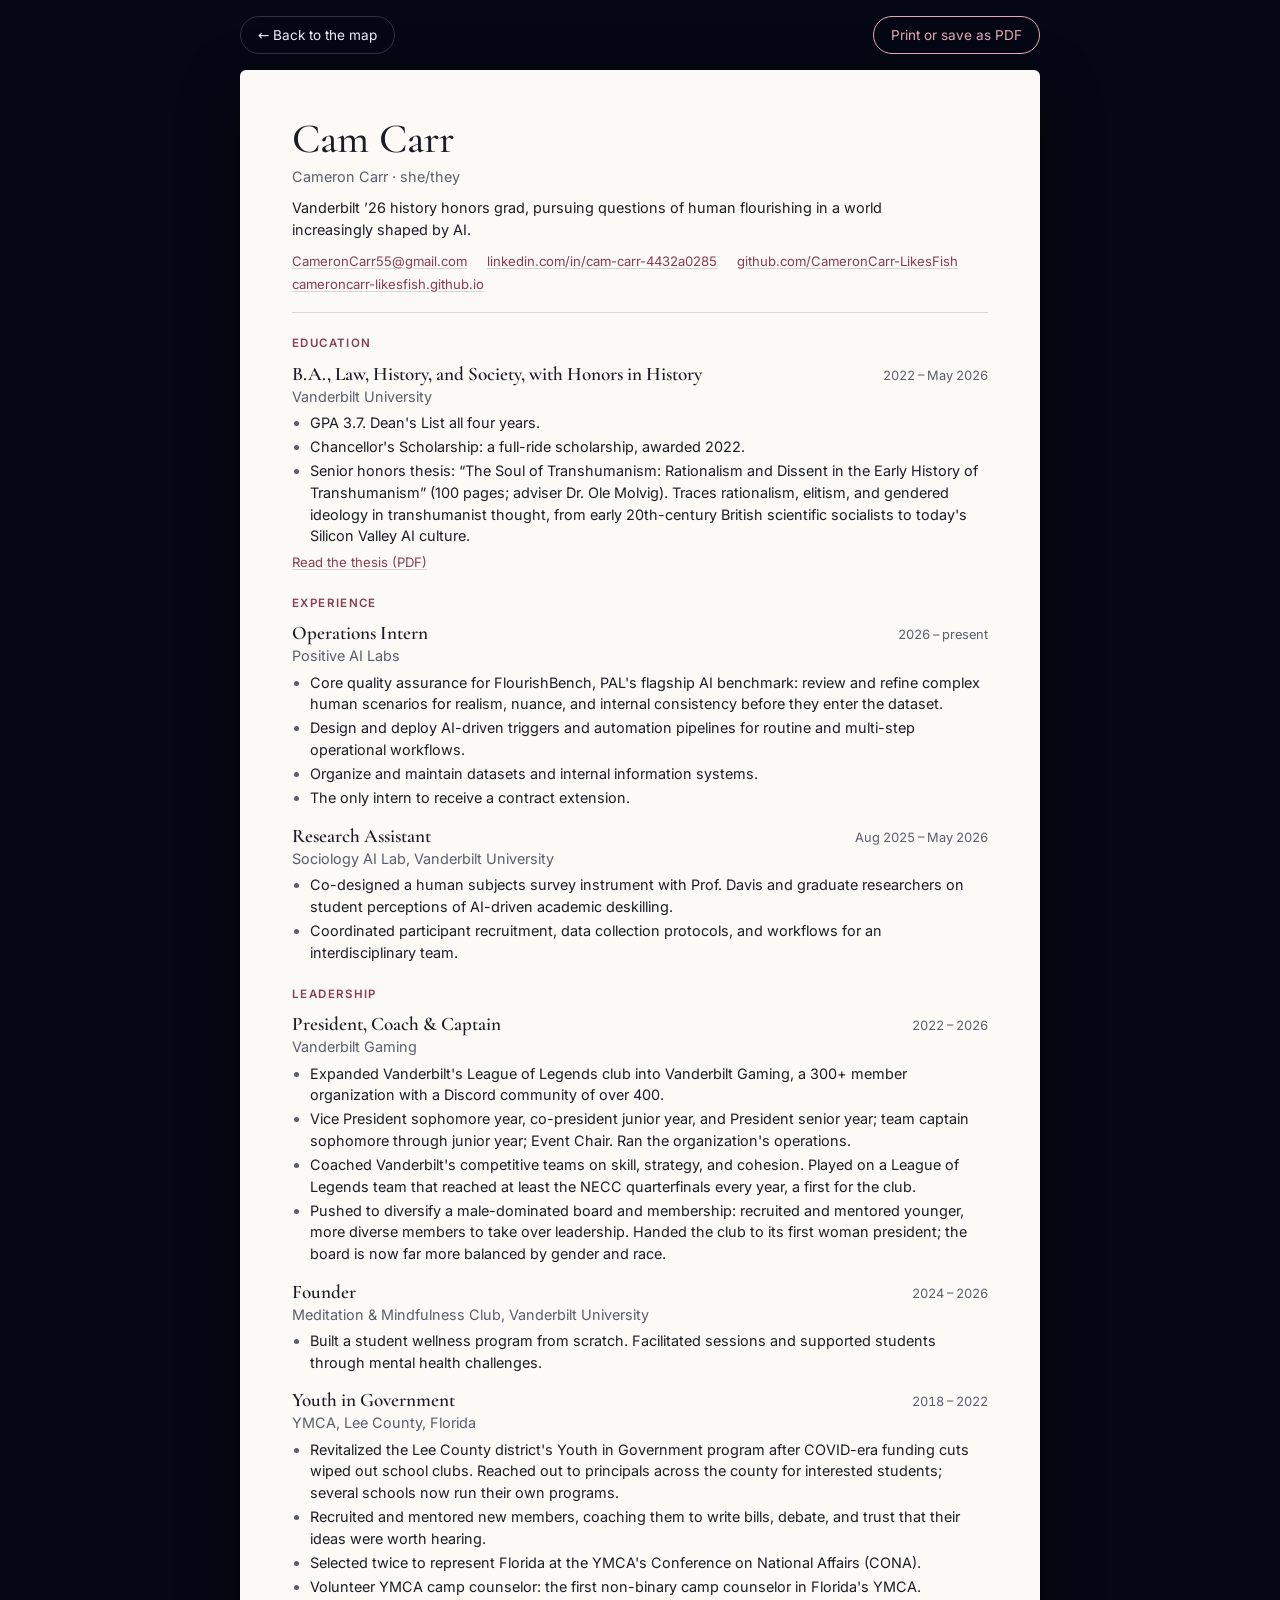
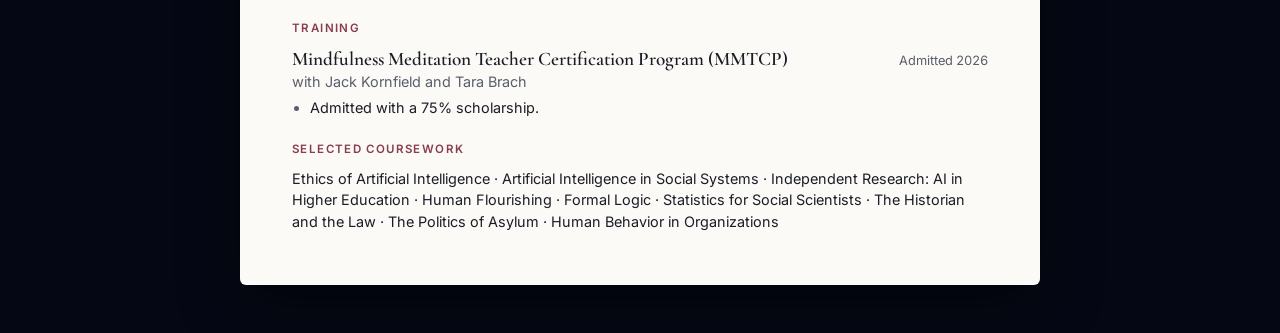
==== resume.html @ 21057e34 "Add a plain resume page; correct the Vanderbilt Gaming board story A Resume button (top right, every" ====
<!doctype html>
<html lang="en">
<head>
  <meta charset="utf-8">
  <meta name="viewport" content="width=device-width, initial-scale=1">
  <!-- Static text for link previews; resume.js fills the page from content.js. -->
  <title>Cam Carr: Resume</title>
  <meta name="description" content="Resume of Cam Carr (Cameron Carr): Vanderbilt '26 history honors grad, pursuing questions of human flourishing in a world increasingly shaped by AI.">
  <link rel="canonical" href="https://cameroncarr-likesfish.github.io/resume.html">
  <meta property="og:type" content="profile">
  <meta property="og:url" content="https://cameroncarr-likesfish.github.io/resume.html">
  <meta property="og:title" content="Cam Carr: Resume">
  <meta property="og:description" content="Vanderbilt '26 history honors grad, pursuing questions of human flourishing in a world increasingly shaped by AI.">
  <meta property="og:image" content="https://cameroncarr-likesfish.github.io/preview.jpg">
  <meta name="twitter:card" content="summary_large_image">
  <meta name="theme-color" content="#050814">
  <link rel="icon" href="data:image/svg+xml,%3Csvg xmlns='http://www.w3.org/2000/svg' viewBox='0 0 32 32'%3E%3Crect width='32' height='32' rx='7' fill='%23050814'/%3E%3Cpath d='M16 5 L18.2 13.8 L27 16 L18.2 18.2 L16 27 L13.8 18.2 L5 16 L13.8 13.8 Z' fill='%23e3a9b3'/%3E%3C/svg%3E">
  <link rel="stylesheet" href="resume.css">
  <script src="content.js" defer></script>
  <script src="resume.js" defer></script>
</head>
<body>
  <nav class="bar" aria-label="Resume">
    <a class="bar__btn" href="./" data-label="back"></a>
    <button type="button" class="bar__btn bar__btn--primary" data-label="print"></button>
  </nav>

  <main class="sheet">
    <header class="head">
      <h1 class="head__name"></h1>
      <p class="head__aka"></p>
      <p class="head__tagline"></p>
      <ul class="head__contact" aria-label="Contact"></ul>
    </header>
    <div class="sections"></div>
  </main>

  <noscript><p class="noscript">This page needs JavaScript to show the resume.</p></noscript>
</body>
</html>
---- resume.css ----
/* resume.css: the plain resume page (resume.html).
   A light sheet of paper on the site's night sky. It prints as a clean
   black-on-white page. Fonts match the main site. */

@font-face {
  font-family: "Site Display";
  src: url("fonts/display.woff2") format("woff2");
  font-weight: 300 700;
  font-display: swap;
}

@font-face {
  font-family: "Site Body";
  src: url("fonts/body.woff2") format("woff2");
  font-weight: 100 900;
  font-display: swap;
}

:root {
  --bg: #050814;           /* the night around the sheet */
  --bar-ink: #eceff7;
  --line-dark: rgba(232, 236, 245, 0.18);
  --accent: #e3a9b3;

  --paper: #fbfaf7;
  --ink: #1b1d26;
  --ink-dim: #5a5e6c;
  --rule: #d9d6cf;
  --link: #8a3d4c;         /* the rose accent, deep enough to read on paper */

  --font-body: "Site Body", system-ui, -apple-system, "Segoe UI", Roboto, sans-serif;
  --font-display: "Site Display", Georgia, "Times New Roman", serif;
}

*, *::before, *::after { box-sizing: border-box; }

html { background: var(--bg); }

body {
  margin: 0;
  background: var(--bg);
  color: var(--ink);
  font-family: var(--font-body);
  font-size: 0.9rem;
  line-height: 1.5;
  padding: 0 1rem 3rem;
}

a { color: var(--link); text-decoration-color: var(--rule); text-underline-offset: 0.15em; }
a:hover { text-decoration-color: var(--link); }

:focus-visible { outline: 2px solid var(--accent); outline-offset: 3px; }

/* ----- Top bar: back to the map, print ----- */

.bar {
  max-width: 50rem;
  margin: 0 auto;
  padding: 1rem 0;
  display: flex;
  justify-content: space-between;
  gap: 0.75rem;
  flex-wrap: wrap;
}

.bar__btn {
  font: inherit;
  font-size: 0.85rem;
  color: var(--bar-ink);
  background: transparent;
  border: 1px solid var(--line-dark);
  border-radius: 999px;
  padding: 0.5rem 1.05rem;
  text-decoration: none;
  cursor: pointer;
}

.bar__btn:hover { border-color: var(--accent); }
.bar__btn--primary { border-color: var(--accent); color: var(--accent); }

/* ----- The sheet ----- */

.sheet {
  max-width: 50rem;
  margin: 0 auto;
  background: var(--paper);
  border-radius: 6px;
  padding: 3rem 3.25rem 3.25rem;
  box-shadow: 0 20px 60px rgba(0, 0, 0, 0.45);
}

.head { border-bottom: 1px solid var(--rule); padding-bottom: 1.1rem; margin-bottom: 0.4rem; }

.head__name {
  margin: 0;
  font-family: var(--font-display);
  font-weight: 500;
  font-size: 2.6rem;
  line-height: 1.05;
}

.head__aka { margin: 0.25rem 0 0; color: var(--ink-dim); }

.head__tagline { margin: 0.6rem 0 0.7rem; max-width: 38rem; }

.head__contact {
  list-style: none;
  margin: 0;
  padding: 0;
  display: flex;
  flex-wrap: wrap;
  gap: 0.2rem 1.25rem;
  font-size: 0.82rem;
}

.section { margin-top: 1.4rem; }

.section__heading {
  margin: 0 0 0.6rem;
  font-size: 0.72rem;
  font-weight: 600;
  letter-spacing: 0.12em;
  text-transform: uppercase;
  color: var(--link);
}

.section__list { margin: 0; }

.entry + .entry { margin-top: 0.95rem; }

.entry__top {
  display: flex;
  justify-content: space-between;
  align-items: baseline;
  gap: 0.25rem 1rem;
}

.entry__what { margin: 0; }

.entry__title {
  font-family: var(--font-display);
  font-weight: 600;
  font-size: 1.2rem;
  line-height: 1.25;
}

.entry__org { display: block; color: var(--ink-dim); }

.entry__dates {
  margin: 0;
  flex: none;
  font-size: 0.8rem;
  color: var(--ink-dim);
  font-variant-numeric: tabular-nums;
}

.entry__bullets { margin: 0.3rem 0 0; padding-left: 1.1rem; }
.entry__bullets li + li { margin-top: 0.15rem; }
.entry__bullets li::marker { color: var(--ink-dim); }

.entry__link { margin: 0.35rem 0 0; font-size: 0.82rem; }

.noscript { color: var(--bar-ink); text-align: center; padding: 2rem; }

/* ----- Phones ----- */

@media (max-width: 600px) {
  .sheet { padding: 1.75rem 1.25rem 2rem; border-radius: 4px; }
  .head__name { font-size: 2.1rem; }
  .entry__top { flex-direction: column; }
}

/* ----- Print: one plain page ----- */

@media print {
  @page { size: letter; margin: 0.45in 0.55in; }

  html, body { background: #fff; }
  body { padding: 0; font-size: 9pt; line-height: 1.32; color: #000; }
  .bar, .noscript { display: none; }
  .sheet { max-width: none; padding: 0; box-shadow: none; border-radius: 0; background: #fff; }
  .head { padding-bottom: 0.55rem; }
  .head__name { font-size: 22pt; }
  .head__aka { margin-top: 0.1rem; }
  .head__tagline { margin: 0.3rem 0 0.3rem; max-width: none; }
  .head__contact { font-size: 8.5pt; }
  .section { margin-top: 0.7rem; }
  .section__heading { margin-bottom: 0.25rem; }
  .entry + .entry { margin-top: 0.45rem; }
  .entry__title { font-size: 11pt; }
  /* Title and organization share a line on paper. */
  .entry__org { display: inline; }
  .entry__org::before { content: ", "; }
  .entry__dates { font-size: 8.5pt; }
  .entry__bullets { margin-top: 0.15rem; }
  .entry__bullets li + li { margin-top: 0.05rem; }
  .entry, .section__heading { break-inside: avoid; }
  a { color: inherit; text-decoration: none; }
  .entry__link { display: none; }   /* a link on paper goes nowhere */
}
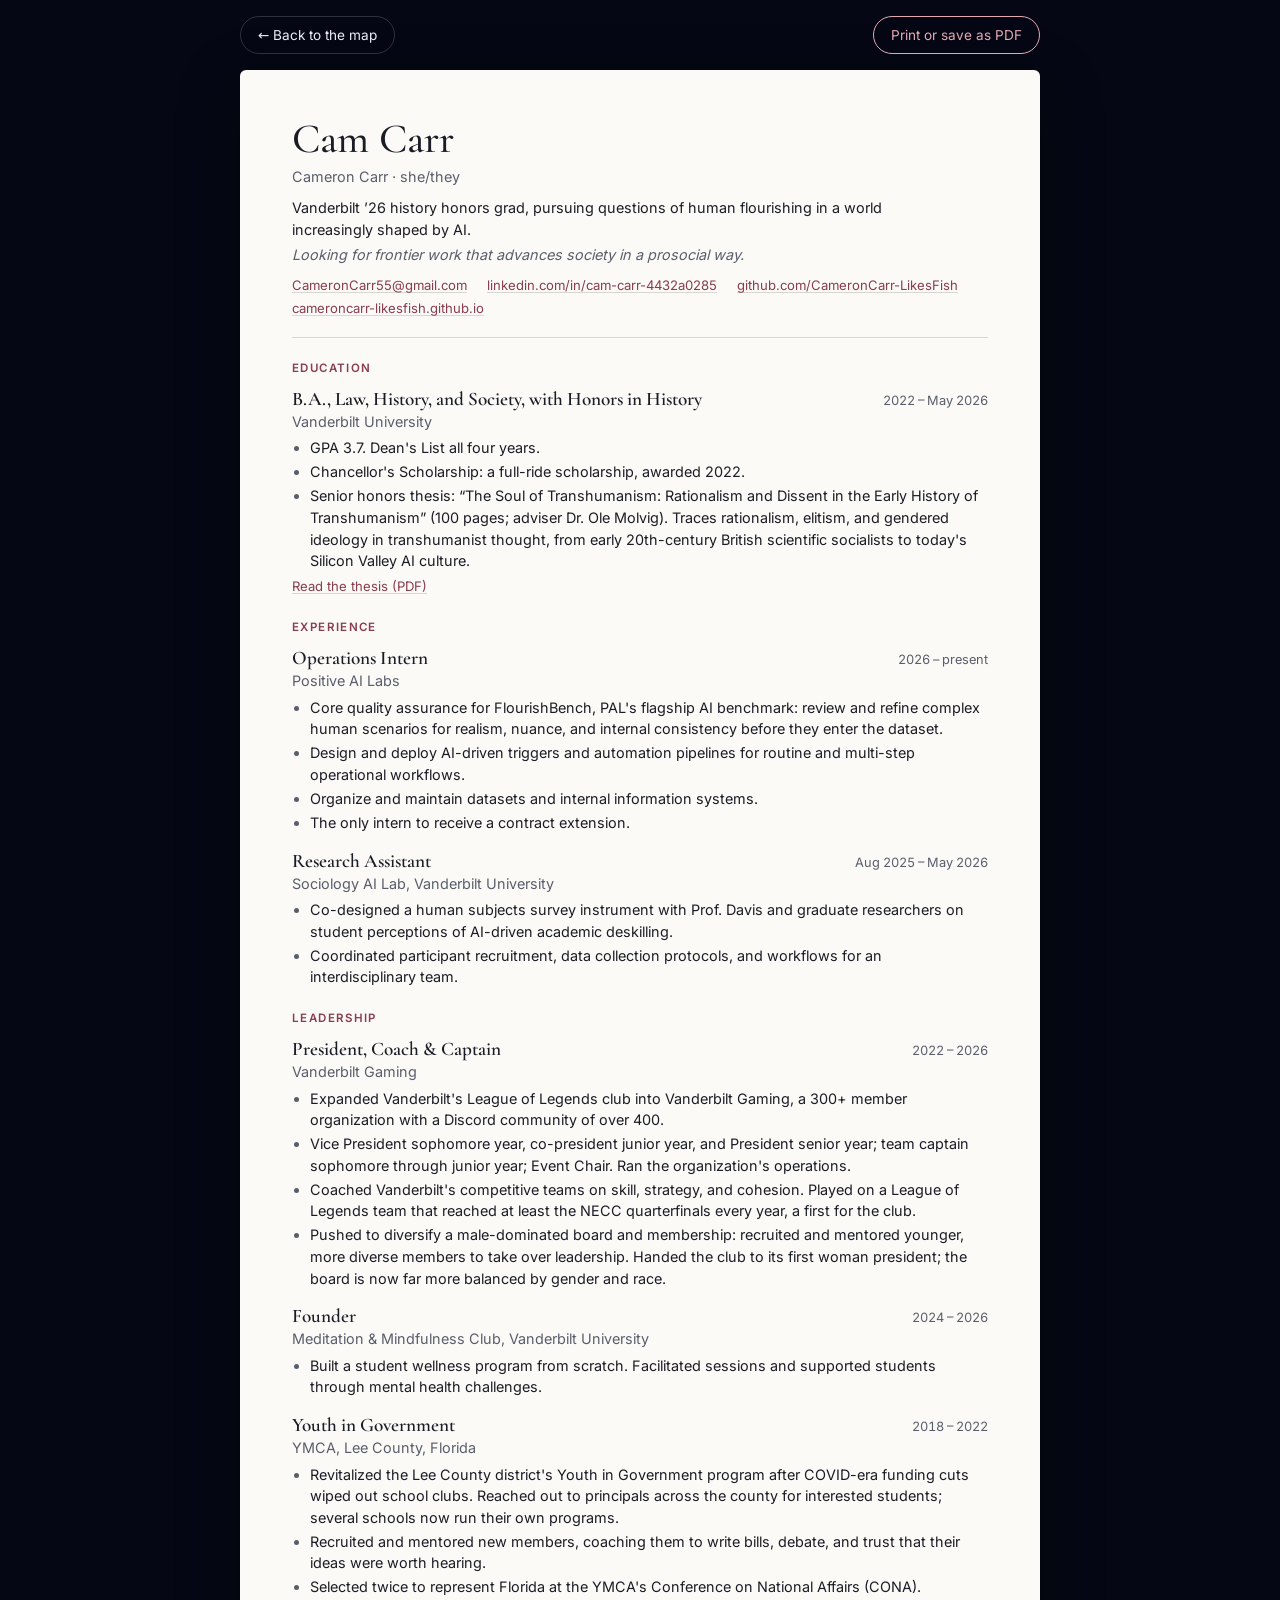
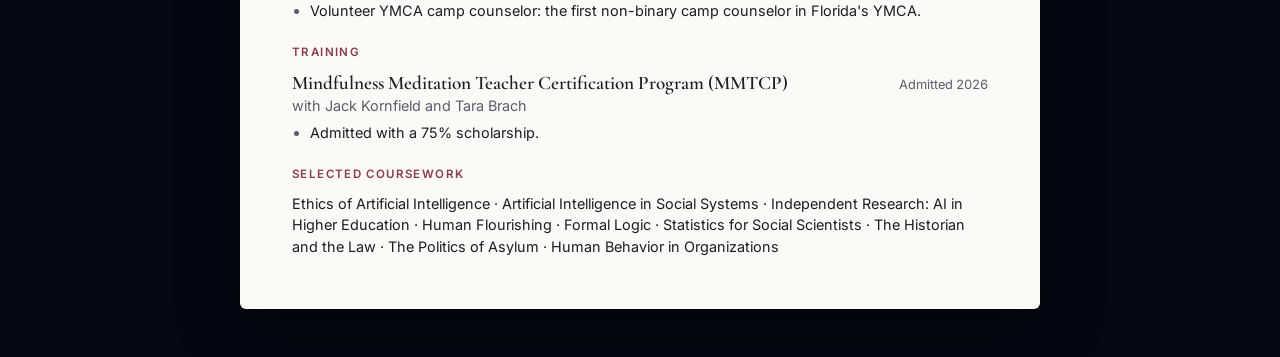
==== commit 9a640205: "Polish: zoom hint, finer coasts, a Filter button, fewer superlatives A first-visit hint beside the +" ====
--- a/resume.html
+++ b/resume.html
@@ -30,6 +30,7 @@
       <h1 class="head__name"></h1>
       <p class="head__aka"></p>
       <p class="head__tagline"></p>
+      <p class="head__seeking"></p>
       <ul class="head__contact" aria-label="Contact"></ul>
     </header>
     <div class="sections"></div>
--- a/resume.css
+++ b/resume.css
@@ -101,7 +101,9 @@
 
 .head__aka { margin: 0.25rem 0 0; color: var(--ink-dim); }
 
-.head__tagline { margin: 0.6rem 0 0.7rem; max-width: 38rem; }
+.head__tagline { margin: 0.6rem 0 0.2rem; max-width: 38rem; }
+.head__seeking { margin: 0 0 0.7rem; max-width: 38rem; font-style: italic; color: var(--ink-dim); }
+.head__seeking:empty { display: none; }
 
 .head__contact {
   list-style: none;
@@ -173,17 +175,18 @@
 /* ----- Print: one plain page ----- */
 
 @media print {
-  @page { size: letter; margin: 0.45in 0.55in; }
+  @page { size: letter; margin: 0.4in 0.55in; }
 
   html, body { background: #fff; }
-  body { padding: 0; font-size: 9pt; line-height: 1.32; color: #000; }
+  body { padding: 0; font-size: 9pt; line-height: 1.28; color: #000; }
   .bar, .noscript { display: none; }
   .sheet { max-width: none; padding: 0; box-shadow: none; border-radius: 0; background: #fff; }
   .head { padding-bottom: 0.55rem; }
   .head__name { font-size: 22pt; }
   .head__aka { margin-top: 0.1rem; }
-  .head__tagline { margin: 0.3rem 0 0.3rem; max-width: none; }
-  .head__contact { font-size: 8.5pt; }
+  .head__tagline { margin: 0.3rem 0 0.1rem; max-width: none; }
+  .head__seeking { margin: 0 0 0.3rem; max-width: none; }
+  .head__contact { font-size: 8.5pt; gap: 0.1rem 0.9rem; }   /* one line */
   .section { margin-top: 0.7rem; }
   .section__heading { margin-bottom: 0.25rem; }
   .entry + .entry { margin-top: 0.45rem; }
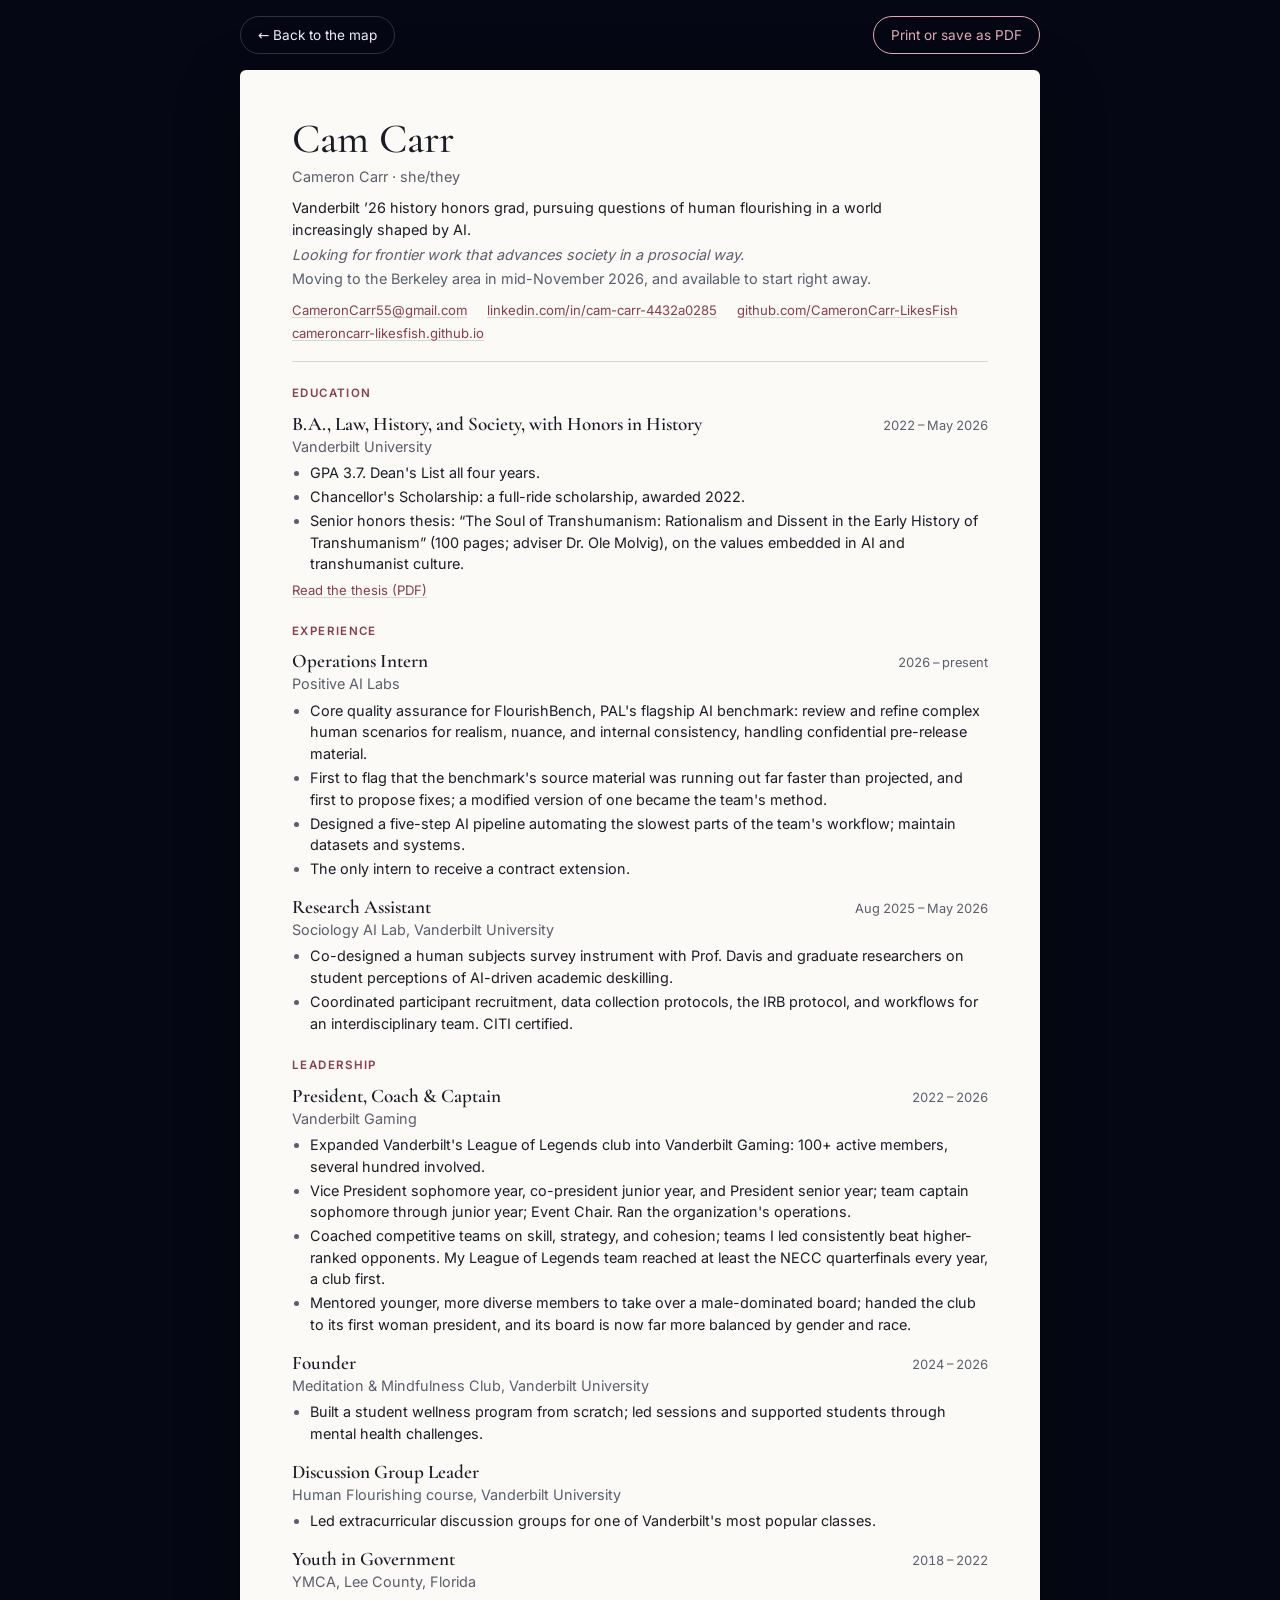
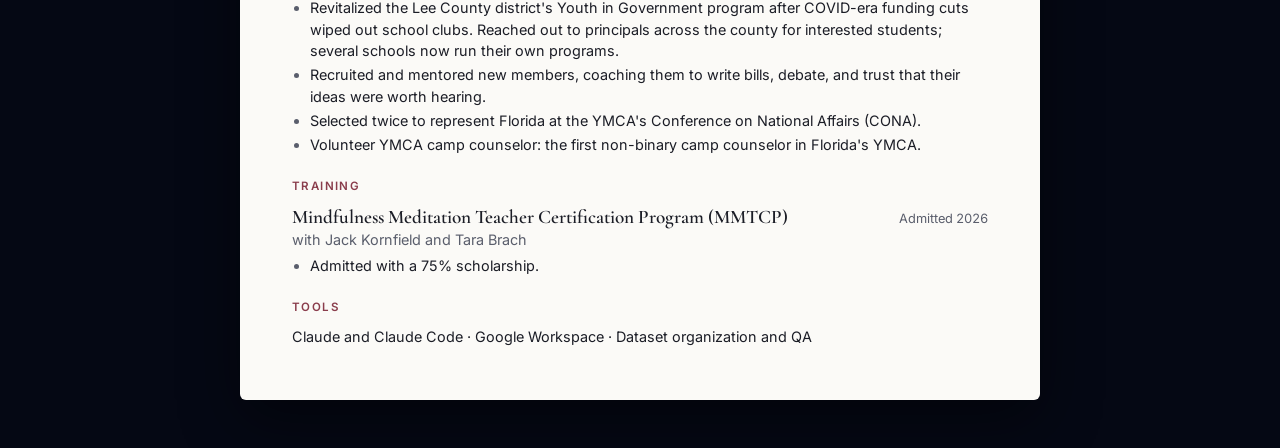
==== commit b2cc5431: "Career profile: How I work, Where I want to be, portfolio projects Adds Cam's strengths and goals fr" ====
--- a/resume.html
+++ b/resume.html
@@ -31,6 +31,7 @@
       <p class="head__aka"></p>
       <p class="head__tagline"></p>
       <p class="head__seeking"></p>
+      <p class="head__availability"></p>
       <ul class="head__contact" aria-label="Contact"></ul>
     </header>
     <div class="sections"></div>
--- a/resume.css
+++ b/resume.css
@@ -104,6 +104,8 @@
 .head__tagline { margin: 0.6rem 0 0.2rem; max-width: 38rem; }
 .head__seeking { margin: 0 0 0.7rem; max-width: 38rem; font-style: italic; color: var(--ink-dim); }
 .head__seeking:empty { display: none; }
+.head__availability { margin: -0.5rem 0 0.7rem; max-width: 38rem; color: var(--ink-dim); }
+.head__availability:empty { display: none; }
 
 .head__contact {
   list-style: none;
@@ -185,7 +187,8 @@
   .head__name { font-size: 22pt; }
   .head__aka { margin-top: 0.1rem; }
   .head__tagline { margin: 0.3rem 0 0.1rem; max-width: none; }
-  .head__seeking { margin: 0 0 0.3rem; max-width: none; }
+  .head__seeking { margin: 0; max-width: none; }
+  .head__availability { margin: 0 0 0.3rem; max-width: none; }
   .head__contact { font-size: 8.5pt; gap: 0.1rem 0.9rem; }   /* one line */
   .section { margin-top: 0.7rem; }
   .section__heading { margin-bottom: 0.25rem; }
@@ -198,6 +201,7 @@
   .entry__bullets { margin-top: 0.15rem; }
   .entry__bullets li + li { margin-top: 0.05rem; }
   .entry, .section__heading { break-inside: avoid; }
+  .section__heading { break-after: avoid; }
   a { color: inherit; text-decoration: none; }
   .entry__link { display: none; }   /* a link on paper goes nowhere */
 }
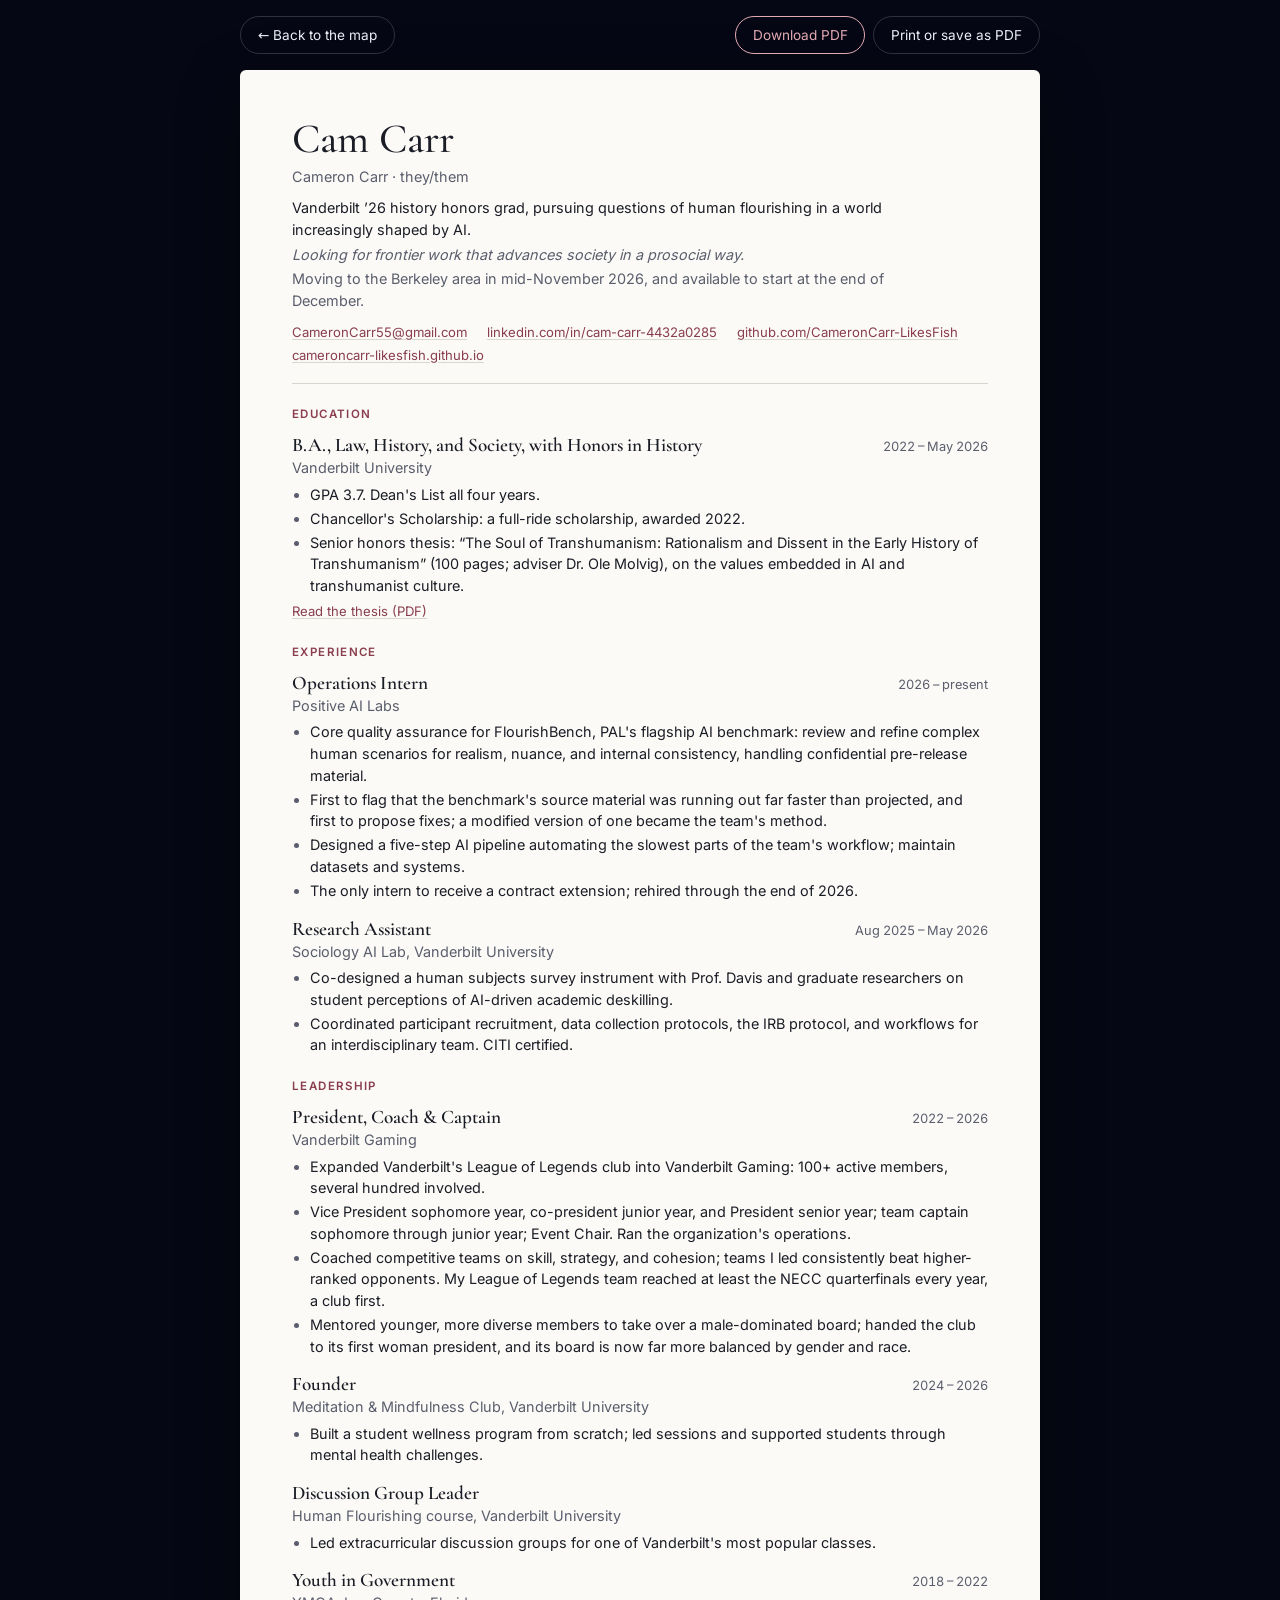
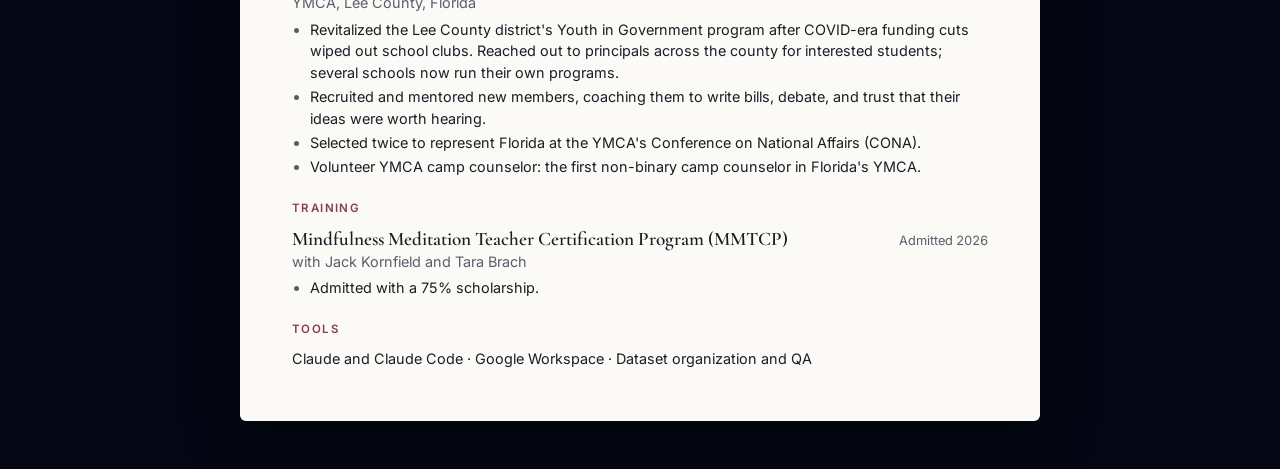
==== commit 4267c2d4: "Resume page: Download PDF button with a ready-made PDF Co-Authored-By: Claude Opus 5.5 <noreply@anth" ====
--- a/resume.html
+++ b/resume.html
@@ -22,7 +22,10 @@
 <body>
   <nav class="bar" aria-label="Resume">
     <a class="bar__btn" href="./" data-label="back"></a>
-    <button type="button" class="bar__btn bar__btn--primary" data-label="print"></button>
+    <span class="bar__actions">
+      <a class="bar__btn bar__btn--primary" data-label="download" download></a>
+      <button type="button" class="bar__btn" data-label="print"></button>
+    </span>
   </nav>
 
   <main class="sheet">
--- a/resume.css
+++ b/resume.css
@@ -76,6 +76,8 @@
 }
 
 .bar__btn:hover { border-color: var(--accent); }
+
+.bar__actions { display: flex; flex-wrap: wrap; gap: 0.5rem; }
 .bar__btn--primary { border-color: var(--accent); color: var(--accent); }
 
 /* ----- The sheet ----- */
